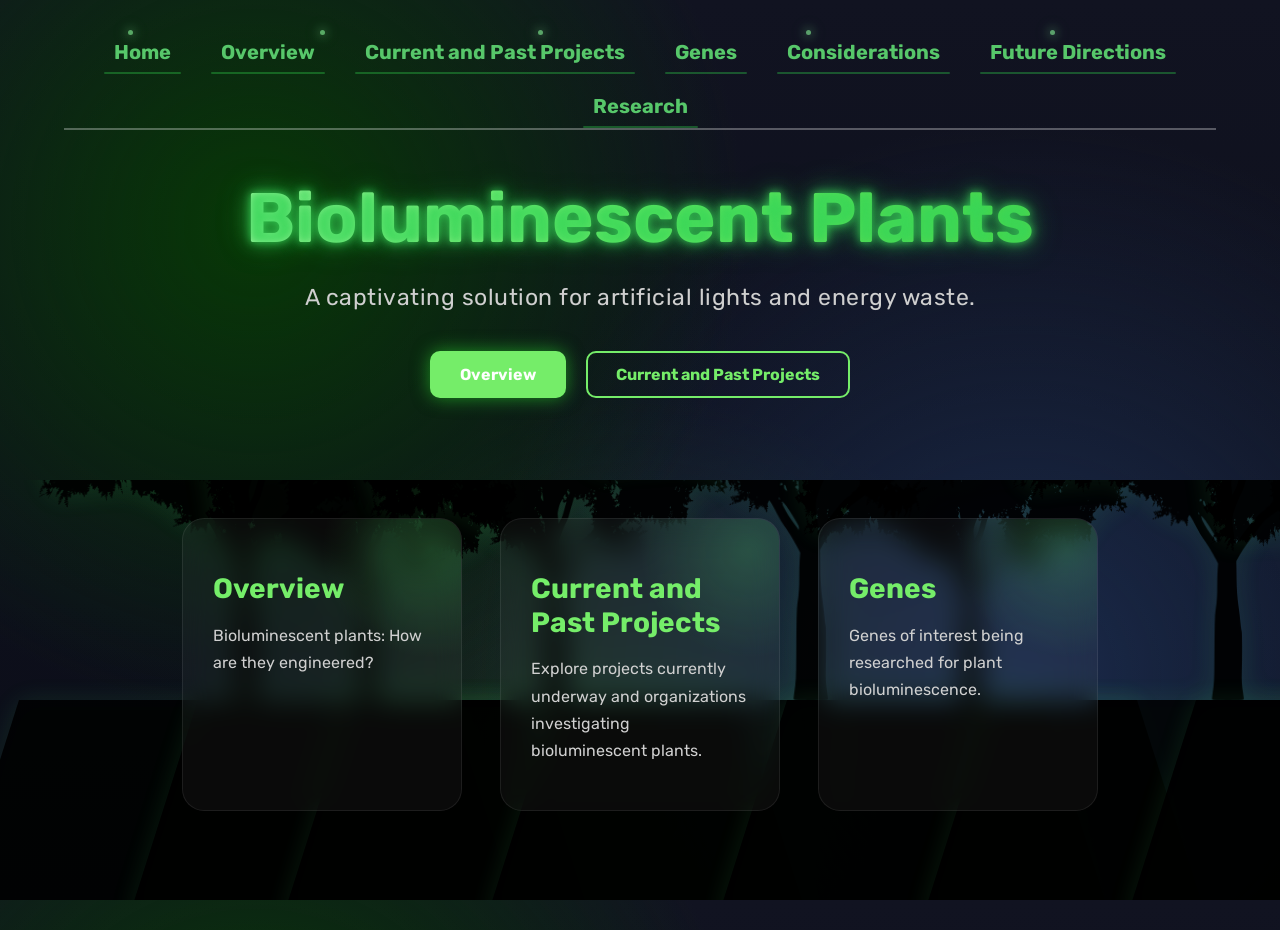
==== index.html @ cf370213 "Update index.html" ====
<!DOCTYPE html>
<html>

<head>
  <title>Bioluminescent Plants</title>

  <link rel="stylesheet" href="style.css">

  <style>

    body {
      margin: 0;
      overflow-x: hidden;
      font-family: 'Rubik', Arial, sans-serif;
      text-align: center;
      color: white;

      background:
        radial-gradient(circle at 20% 25%, #073806 0%, transparent 40%),
        radial-gradient(circle at 80% 75%, #1a2a4a 0%, transparent 45%),
        radial-gradient(circle at 50% 90%, #1c3b21 0%, transparent 40%),
        linear-gradient(180deg, #111321 0%, #0b0d18 100%);

      min-height: 100vh;
      padding-top: 30px;

      position: relative;
    }

    /* NAVBAR */

    nav {
      margin-bottom: 45px;
      position: relative;
      z-index: 100;
    }

    nav ul {
      list-style: none;
      padding: 0;

      display: flex;
      justify-content: center;
      gap: 30px;

      flex-wrap: wrap;

      border-bottom: 2px solid rgba(255,255,255,0.3);
      padding-bottom: 10px;
    }

    nav li {
      position: relative;
      padding: 0 10px;
    }

    nav li::after {
      content: '';

      position: absolute;

      bottom: -10px;
      left: 0;

      width: 100%;
      height: 2px;

      background: rgba(49, 204, 76, 0.6);

      border-radius: 1px;
      opacity: 0.6;
    }

    nav a {
      color: #57c76a;
      font-size: 20px;
      text-decoration: none;
      font-weight: bold;

      transition: color 0.3s;
    }

    nav a:hover {
      color: #39b54f;
    }

    /* DARK FOREST */

    .forest {
      position: fixed;

      left: 0;
      bottom: 0;

      width: 100%;
      height: 420px;

      z-index: 0;

      overflow: hidden;
      pointer-events: none;
    }

    .tree {
      position: absolute;

      bottom: -20px;

      width: auto;
      height: 420px;

      object-fit: contain;

      opacity: 0;

      transform-origin: bottom center;

      animation:
        riseUp 2.2s ease-out forwards,
        sway 6s ease-in-out infinite alternate;

      filter:
        brightness(0.08)
        contrast(1.2)
        drop-shadow(0 0 14px rgba(80,255,120,0.12));
    }

    /* TREE POSITIONS */

    .t1 {
      left: -4%;
      height: 480px;
      animation-delay: 0s;
    }

    .t2 {
      left: 10%;
      height: 360px;
      animation-delay: 0.3s;
    }

    .t3 {
      left: 22%;
      height: 430px;
      animation-delay: 0.6s;
    }

    .t4 {
      left: 38%;
      height: 540px;
      animation-delay: 0.9s;
    }

    .t5 {
      left: 56%;
      height: 390px;
      animation-delay: 1.2s;
    }

    .t6 {
      left: 72%;
      height: 500px;
      animation-delay: 1.5s;
    }

    .t7 {
      left: 88%;
      height: 370px;
      animation-delay: 1.8s;
    }

    /* HERO */

    .hero {
      margin-top: 40px;
      margin-bottom: 70px;

      position: relative;
      z-index: 5;
    }

    h1 {
      font-size: 82px;
      margin-bottom: 12px;

      background: linear-gradient(to right, #daffd6, #75ed69, #40c433);

      -webkit-background-clip: text;
      -webkit-text-fill-color: transparent;

      text-shadow:
        0 0 8px rgba(55, 214, 88, 0.8),
        0 0 18px rgba(55, 214, 88, 0.6),
        0 0 32px rgba(55, 214, 88, 0.4);

      animation: titleGlow 1.2s ease forwards;
    }

    .subtitle {
      font-size: 23px;
      color: #cfcfcf;

      margin-bottom: 40px;

      letter-spacing: 0.5px;
    }

    /* BUTTONS */

    .buttons {
      display: flex;
      justify-content: center;
      gap: 20px;
      flex-wrap: wrap;
    }

    .main-btn {
      background: #75ed69;
      color: white;

      padding: 14px 30px;

      border-radius: 10px;

      text-decoration: none;
      font-weight: bold;

      box-shadow:
        0 0 18px rgba(46,230,50,0.55);

      transition: all 0.3s;
    }

    .main-btn:hover {
      transform: translateY(-3px);

      box-shadow:
        0 0 30px rgba(46,230,50,0.95);
    }

    .secondary-btn {
      border: 2px solid #75ed69;
      color: #75ed69;

      padding: 12px 28px;

      border-radius: 10px;

      text-decoration: none;
      font-weight: bold;

      transition: all 0.3s;
    }

    .secondary-btn:hover {
      background: #75ed69;
      color: white;

      box-shadow:
        0 0 20px rgba(46,230,50,0.45);
    }

    /* FEATURE SECTION */

    .features {
      display: flex;
      justify-content: center;
      gap: 38px;

      flex-wrap: wrap;

      width: 92%;
      max-width: 1300px;

      margin:
        0 auto
        120px auto;

      position: relative;
      z-index: 5;
    }

    /* CARDS */

    .card {
      position: relative;

      width: 280px;
      min-height: 250px;

      background: rgba(255,255,255,0.04);

      border-radius: 22px;

      border: 1px solid rgba(255,255,255,0.08);

      backdrop-filter: blur(14px);

      overflow: hidden;

      transition: all 0.35s;

      text-align: left;

      padding: 30px;
      box-sizing: border-box;
    }

    .card:hover {
      transform: translateY(-10px) scale(1.02);

      box-shadow:
        0 0 30px rgba(70,255,120,0.25);
    }

    .card-glow {
      position: absolute;

      width: 220px;
      height: 220px;

      border-radius: 50%;

      top: -80px;
      right: -80px;

      background:
        radial-gradient(circle,
        rgba(90,255,120,0.18) 0%,
        transparent 70%);

      pointer-events: none;
    }

    .card h2 {
      color: #75ed69;

      font-size: 28px;

      margin-bottom: 16px;

      line-height: 1.2;

      position: relative;
      z-index: 2;
    }

    .card p {
      color: #d0d0d0;

      font-size: 16px;

      line-height: 1.7;

      position: relative;
      z-index: 2;
    }

    /* FIREFLIES */

    .firefly {
      position: fixed;

      width: 5px;
      height: 5px;

      background: #8dff9d;

      border-radius: 50%;

      box-shadow:
        0 0 10px #8dff9d,
        0 0 18px #8dff9d;

      opacity: 0.6;

      animation:
        floatFly linear infinite;

      z-index: 2;
    }

    .firefly:nth-child(1) {
      left: 10%;
      animation-duration: 12s;
      animation-delay: 0s;
    }

    .firefly:nth-child(2) {
      left: 25%;
      animation-duration: 15s;
      animation-delay: 3s;
    }

    .firefly:nth-child(3) {
      left: 42%;
      animation-duration: 13s;
      animation-delay: 2s;
    }

    .firefly:nth-child(4) {
      left: 63%;
      animation-duration: 18s;
      animation-delay: 5s;
    }

    .firefly:nth-child(5) {
      left: 82%;
      animation-duration: 16s;
      animation-delay: 1s;
    }

    /* ANIMATIONS */

    @keyframes floatFly {

      0% {
        transform: translateY(100vh) translateX(0px);
        opacity: 0;
      }

      10% {
        opacity: 0.7;
      }

      50% {
        transform: translateY(45vh) translateX(30px);
      }

      100% {
        transform: translateY(-20vh) translateX(-20px);
        opacity: 0;
      }

    }

    @keyframes riseUp {

      0% {
        transform:
          translateY(220px)
          scale(0.92);

        opacity: 0;
      }

      100% {
        transform:
          translateY(0px)
          scale(1);

        opacity: 0.92;
      }

    }

    @keyframes sway {

      0% {
        transform: rotate(0deg);
      }

      50% {
        transform: rotate(1.2deg);
      }

      100% {
        transform: rotate(-1.2deg);
      }

    }

    @keyframes titleGlow {

      0% {
        opacity: 0;
        transform: translateY(12px);
      }

      100% {
        opacity: 1;
        transform: translateY(0px);
      }

    }

    /* MOBILE */

    @media screen and (max-width:768px) {

      h1 {
        font-size: 54px;
      }

      .subtitle {
        font-size: 19px;
      }

      nav ul {
        flex-direction: column;
        gap: 15px;
      }

      .features {
        flex-direction: column;
        align-items: center;
      }

      .card {
        width: 92%;
      }

      .forest {
        height: 240px;
      }

      .tree {
        height: 220px !important;
      }

    }

  </style>

</head>

<body>

  <!-- FIREFLIES -->

  <div class="firefly"></div>
  <div class="firefly"></div>
  <div class="firefly"></div>
  <div class="firefly"></div>
  <div class="firefly"></div>

  <!-- FOREST -->

  <div class="forest">

    <img src="tree silhouette 3.png" class="tree t1">
    <img src="tree silhouette 3.png" class="tree t2">
    <img src="tree silhouette 3.png" class="tree t3">
    <img src="tree silhouette 3.png" class="tree t4">
    <img src="tree silhouette 3.png" class="tree t5">
    <img src="tree silhouette 3.png" class="tree t6">
    <img src="tree silhouette 3.png" class="tree t7">

  </div>

  <!-- NAVBAR -->

  <nav>

    <ul>
      <li><a href="index.html">Home</a></li>
      <li><a href="overview.html">Overview</a></li>
      <li><a href="projects.html">Current and Past Projects</a></li>
      <li><a href="genes.html">Genes</a></li>
      <li><a href="considerations.html">Considerations</a></li>
      <li><a href="futuredirections.html">Future Directions</a></li>
      <li><a href="research.html">Research</a></li>
    </ul>

  </nav>

  <!-- HERO -->

  <div class="hero">

    <h1>Bioluminescent Plants</h1>

    <p class="subtitle">
      A captivating solution for artificial lights and energy waste.
    </p>

    <div class="buttons">

      <a href="overview.html" class="main-btn">
        Overview
      </a>

      <a href="projects.html" class="secondary-btn">
        Current and Past Projects
      </a>

    </div>

  </div>

  <!-- FEATURE CARDS -->

  <div class="features">

    <div class="card">

      <div class="card-glow"></div>

      <h2>Overview</h2>

      <p>
        Bioluminescent plants: How are they engineered?
      </p>

    </div>

    <div class="card">

      <div class="card-glow"></div>

      <h2>Current and Past Projects</h2>

      <p>
        Explore projects currently underway and organizations investigating bioluminescent plants.
      </p>

    </div>

    <div class="card">

      <div class="card-glow"></div>

      <h2>Genes</h2>

      <p>
        Genes of interest being researched for plant bioluminescence.
      </p>

    </div>

  </div>

</body>

</html>
---- style.css ----
/* Import Rubik font */
@import url('https://fonts.googleapis.com/css2?family=Rubik:wght@300;400;500;700;900&display=swap');

/* Global Styles */
html, body {
  height: 100%;
  margin: 0;
}

body {
  min-height: 100vh;
  background: linear-gradient(135deg, #e3ffdf 0%, #90f584 50%, #07b81b 100%);
  background-attachment: fixed;
  color: white;
  font-family: 'Rubik', Arial, sans-serif;
  text-align: center;
}

/* ================= NAVIGATION ================= */

nav {
  margin-bottom: 45px;
  padding-top: 10px;
}

nav ul {
  list-style: none;
  padding: 0;

  display: flex;
  justify-content: center;
  gap: 30px;

  flex-wrap: wrap;

  border-bottom: 2px solid rgba(255,255,255,0.18);

  padding-bottom: 14px;

  width: 90%;
  margin: auto;
}

nav li {
  position: relative;
  padding: 0 8px;
}

nav li::after {
  content: '';

  position: absolute;

  bottom: -14px;
  left: 0;

  width: 100%;
  height: 2px;

  background: rgba(113,255,110,0.55);

  border-radius: 2px;

  opacity: 0.5;
}

nav a {
  position: relative;

  color: #57c76a;

  font-size: 20px;

  text-decoration: none;

  font-weight: bold;

  transition: all 0.3s ease;
}

nav a:hover {
  color: #71ff6e;

  text-shadow:
    0 0 8px rgba(113,255,110,0.7),
    0 0 18px rgba(113,255,110,0.35);
}

/* glowing underline animation */

nav a::after {
  content: "";

  position: absolute;

  left: 50%;
  bottom: -6px;

  width: 0%;
  height: 2px;

  background: #71ff6e;

  box-shadow: 0 0 8px #71ff6e;

  transition: all 0.3s ease;

  transform: translateX(-50%);
}

nav a:hover::after {
  width: 75%;
}

/* glowing hover underline */
nav a::after {
  content: "";
  position: absolute;
  left: 50%;
  bottom: -6px;
  width: 0%;
  height: 2px;
  background: #71ff6e;
  box-shadow: 0 0 6px #71ff6e;
  transition: all 0.3s ease;
  transform: translateX(-50%);
}

nav a:hover::after {
  width: 70%;
}

/* Hero Section */
.hero {
  margin-top: 120px;
}

.hero h1 {
  font-size: 70px;
  animation: titleGlow 1.2s ease forwards;
}

.subtitle {
  font-size: 22px;
  color: #bbb;
  margin-bottom: 40px;
}

/* Buttons */
.buttons {
  display: flex;
  justify-content: center;
  gap: 20px;
  margin-bottom: 120px;
}

.main-btn {
  background: #71ff6e;
  color: white;
  padding: 14px 28px;
  border-radius: 8px;
  text-decoration: none;
  font-weight: bold;
  transition: 0.3s;
  box-shadow: 0 0 15px rgba(255,143,179,0.6);
}

.main-btn:hover {
  background: #71ff6e;
  box-shadow: 0 0 25px rgba(255,143,179,1);
}

.secondary-btn {
  border: 2px solid #71ff6e;
  color: #71ff6e;
  padding: 12px 26px;
  border-radius: 8px;
  text-decoration: none;
  font-weight: bold;
  transition: 0.3s;
}

.secondary-btn:hover {
  background: #71ff6e;
  color: white;
}

/* Feature cards */
.features {
  display: flex;
  justify-content: center;
  gap: 40px;
  margin-bottom: 120px;
  flex-wrap: wrap;
}

.card {
  background: rgba(255,255,255,0.03);
  padding: 30px;
  width: 260px;
  border-radius: 12px;
  backdrop-filter: blur(10px);
  transition: 0.3s;
  border: 1px solid rgba(255,255,255,0.08);
}

.card:hover {
  transform: translateY(-8px);
  box-shadow: 0 0 20px rgba(255,143,179,0.3);
}

.card h2 {
  color: #71ff6e;
}

/* DARK FOREST */

.forest {
  position: fixed;
  bottom: 0;
  left: 0;

  width: 100%;
  height: 320px;

  z-index: 0;

  pointer-events: none;
  overflow: hidden;
}

.tree {
  position: absolute;
  bottom: -40px;

  width: 0;
  height: 0;

  border-left: 70px solid transparent;
  border-right: 70px solid transparent;
  border-bottom: 220px solid rgba(0,0,0,0.92);

  opacity: 0;

  animation:
    riseUp 2s forwards,
    sway 5s ease-in-out infinite;

  filter:
    drop-shadow(0 0 14px rgba(70,255,120,0.08));
}

/* tree trunks */

.tree::after {
  content: "";

  position: absolute;

  left: -12px;
  top: 220px;

  width: 24px;
  height: 90px;

  background: rgba(0,0,0,0.92);
}

/* positions */

.t1 {
  left: -2%;
  animation-delay: 0s;
}

.t2 {
  left: 10%;
  animation-delay: 0.2s;
}

.t3 {
  left: 24%;
  animation-delay: 0.4s;
}

.t4 {
  left: 40%;
  animation-delay: 0.6s;
}

.t5 {
  left: 57%;
  animation-delay: 0.8s;
}

.t6 {
  left: 73%;
  animation-delay: 1s;
}

.t7 {
  left: 88%;
  animation-delay: 1.2s;
}

/* animations */

@keyframes riseUp {

  0% {
    transform: translateY(240px) scale(0.85);
    opacity: 0;
  }

  100% {
    transform: translateY(0px) scale(1);
    opacity: 0.9;
  }

}

@keyframes sway {

  0% {
    transform: rotate(0deg);
  }

  50% {
    transform: rotate(1deg);
  }

  100% {
    transform: rotate(0deg);
  }

}

/* title glow animation */
@keyframes titleGlow {
  0% {
    opacity: 0;
    text-shadow: none;
    transform: translateY(10px);
  }

  100% {
    opacity: 1;
    text-shadow:
      0 0 10px rgba(113,255,110,0.6),
      0 0 20px rgba(113,255,110,0.4);
    transform: translateY(0);
  }
}
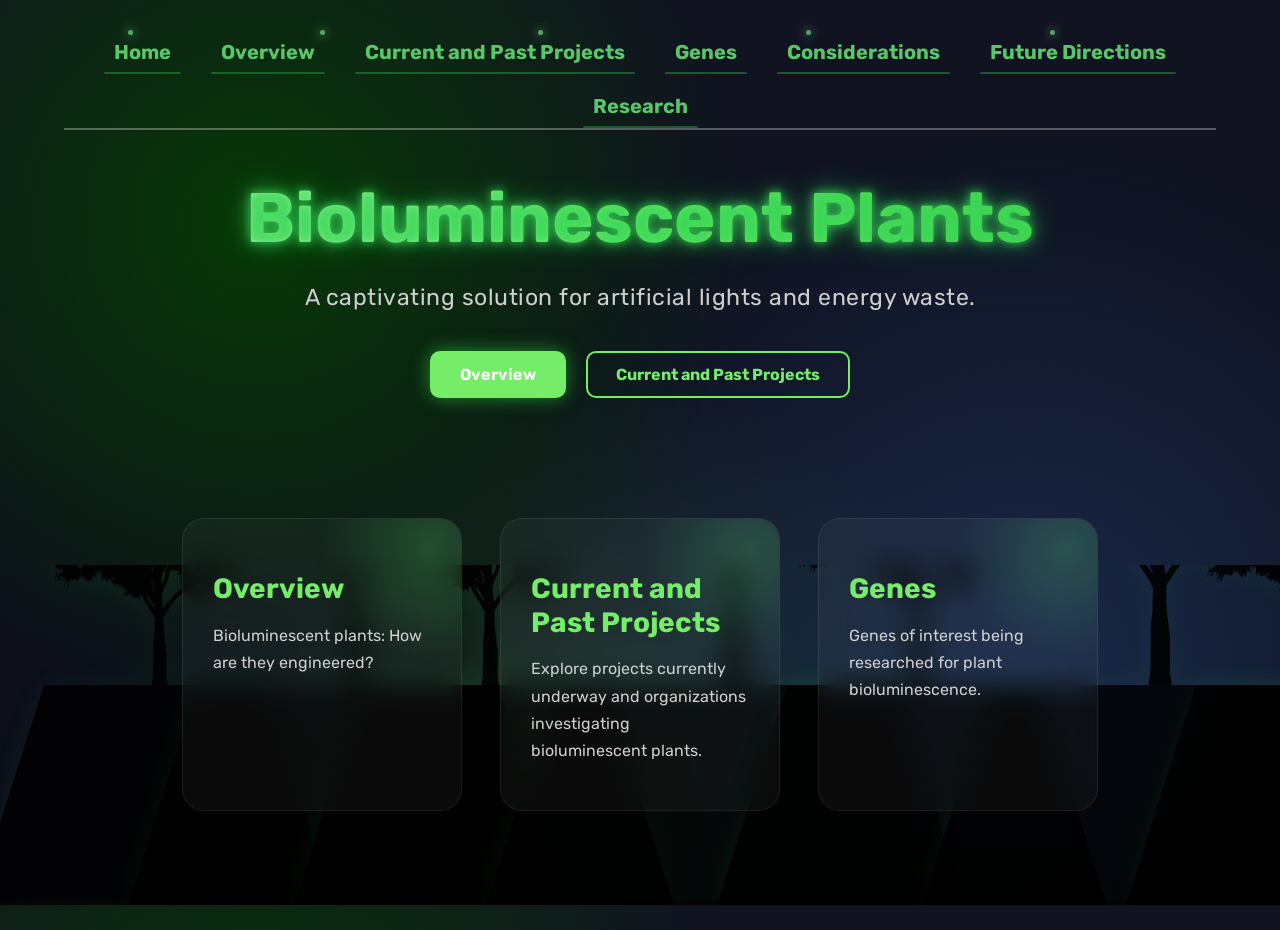
==== commit 112afb20: "Update index.html" ====
--- a/index.html
+++ b/index.html
@@ -11,6 +11,7 @@
     body {
       margin: 0;
       overflow-x: hidden;
+
       font-family: 'Rubik', Arial, sans-serif;
       text-align: center;
       color: white;
@@ -89,84 +90,112 @@
     .forest {
       position: fixed;
 
+      bottom: -5px;
       left: 0;
-      bottom: 0;
 
       width: 100%;
-      height: 420px;
-
-      z-index: 0;
-
+      height: 340px;
+
+      z-index: 1;
+
+      pointer-events: none;
       overflow: hidden;
-      pointer-events: none;
     }
 
     .tree {
       position: absolute;
 
-      bottom: -20px;
-
-      width: auto;
-      height: 420px;
+      bottom: 0;
+
+      opacity: 0;
 
       object-fit: contain;
 
-      opacity: 0;
-
-      transform-origin: bottom center;
+      height: auto;
+
+      filter:
+        brightness(0)
+        drop-shadow(0 0 16px rgba(70,255,120,0.08));
 
       animation:
-        riseUp 2.2s ease-out forwards,
-        sway 6s ease-in-out infinite alternate;
-
-      filter:
-        brightness(0.08)
-        contrast(1.2)
-        drop-shadow(0 0 14px rgba(80,255,120,0.12));
+        riseUp 2s forwards,
+        sway 5s ease-in-out infinite;
     }
 
     /* TREE POSITIONS */
 
     .t1 {
-      left: -4%;
-      height: 480px;
+      left: -2%;
+      width: 220px;
       animation-delay: 0s;
     }
 
     .t2 {
       left: 10%;
-      height: 360px;
-      animation-delay: 0.3s;
+      width: 300px;
+      animation-delay: 0.2s;
     }
 
     .t3 {
-      left: 22%;
-      height: 430px;
-      animation-delay: 0.6s;
+      left: 23%;
+      width: 240px;
+      animation-delay: 0.4s;
     }
 
     .t4 {
       left: 38%;
-      height: 540px;
-      animation-delay: 0.9s;
+      width: 340px;
+      animation-delay: 0.6s;
     }
 
     .t5 {
       left: 56%;
-      height: 390px;
-      animation-delay: 1.2s;
+      width: 250px;
+      animation-delay: 0.8s;
     }
 
     .t6 {
       left: 72%;
-      height: 500px;
-      animation-delay: 1.5s;
+      width: 320px;
+      animation-delay: 1s;
     }
 
     .t7 {
       left: 88%;
-      height: 370px;
-      animation-delay: 1.8s;
+      width: 230px;
+      animation-delay: 1.2s;
+    }
+
+    /* TREE ANIMATIONS */
+
+    @keyframes riseUp {
+
+      0% {
+        transform: translateY(120px) scale(0.92);
+        opacity: 0;
+      }
+
+      100% {
+        transform: translateY(0px) scale(1);
+        opacity: 0.88;
+      }
+
+    }
+
+    @keyframes sway {
+
+      0% {
+        transform: rotate(0deg);
+      }
+
+      50% {
+        transform: rotate(1deg);
+      }
+
+      100% {
+        transform: rotate(0deg);
+      }
+
     }
 
     /* HERO */
@@ -376,8 +405,6 @@
 
       animation:
         floatFly linear infinite;
-
-      z-index: 2;
     }
 
     .firefly:nth-child(1) {
@@ -410,8 +437,6 @@
       animation-delay: 1s;
     }
 
-    /* ANIMATIONS */
-
     @keyframes floatFly {
 
       0% {
@@ -434,41 +459,7 @@
 
     }
 
-    @keyframes riseUp {
-
-      0% {
-        transform:
-          translateY(220px)
-          scale(0.92);
-
-        opacity: 0;
-      }
-
-      100% {
-        transform:
-          translateY(0px)
-          scale(1);
-
-        opacity: 0.92;
-      }
-
-    }
-
-    @keyframes sway {
-
-      0% {
-        transform: rotate(0deg);
-      }
-
-      50% {
-        transform: rotate(1.2deg);
-      }
-
-      100% {
-        transform: rotate(-1.2deg);
-      }
-
-    }
+    /* TITLE ANIMATION */
 
     @keyframes titleGlow {
 
@@ -511,11 +502,11 @@
       }
 
       .forest {
-        height: 240px;
+        height: 220px;
       }
 
       .tree {
-        height: 220px !important;
+        width: 180px !important;
       }
 
     }
@@ -533,20 +524,6 @@
   <div class="firefly"></div>
   <div class="firefly"></div>
   <div class="firefly"></div>
-
-  <!-- FOREST -->
-
-  <div class="forest">
-
-    <img src="tree silhouette 3.png" class="tree t1">
-    <img src="tree silhouette 3.png" class="tree t2">
-    <img src="tree silhouette 3.png" class="tree t3">
-    <img src="tree silhouette 3.png" class="tree t4">
-    <img src="tree silhouette 3.png" class="tree t5">
-    <img src="tree silhouette 3.png" class="tree t6">
-    <img src="tree silhouette 3.png" class="tree t7">
-
-  </div>
 
   <!-- NAVBAR -->
 
@@ -630,6 +607,20 @@
 
   </div>
 
+  <!-- FOREST -->
+
+  <div class="forest">
+
+    <img class="tree t1" src="tree silhouette 3.png">
+    <img class="tree t2" src="tree silhouette 3.png">
+    <img class="tree t3" src="tree silhouette 3.png">
+    <img class="tree t4" src="tree silhouette 3.png">
+    <img class="tree t5" src="tree silhouette 3.png">
+    <img class="tree t6" src="tree silhouette 3.png">
+    <img class="tree t7" src="tree silhouette 3.png">
+
+  </div>
+
 </body>
 
 </html>
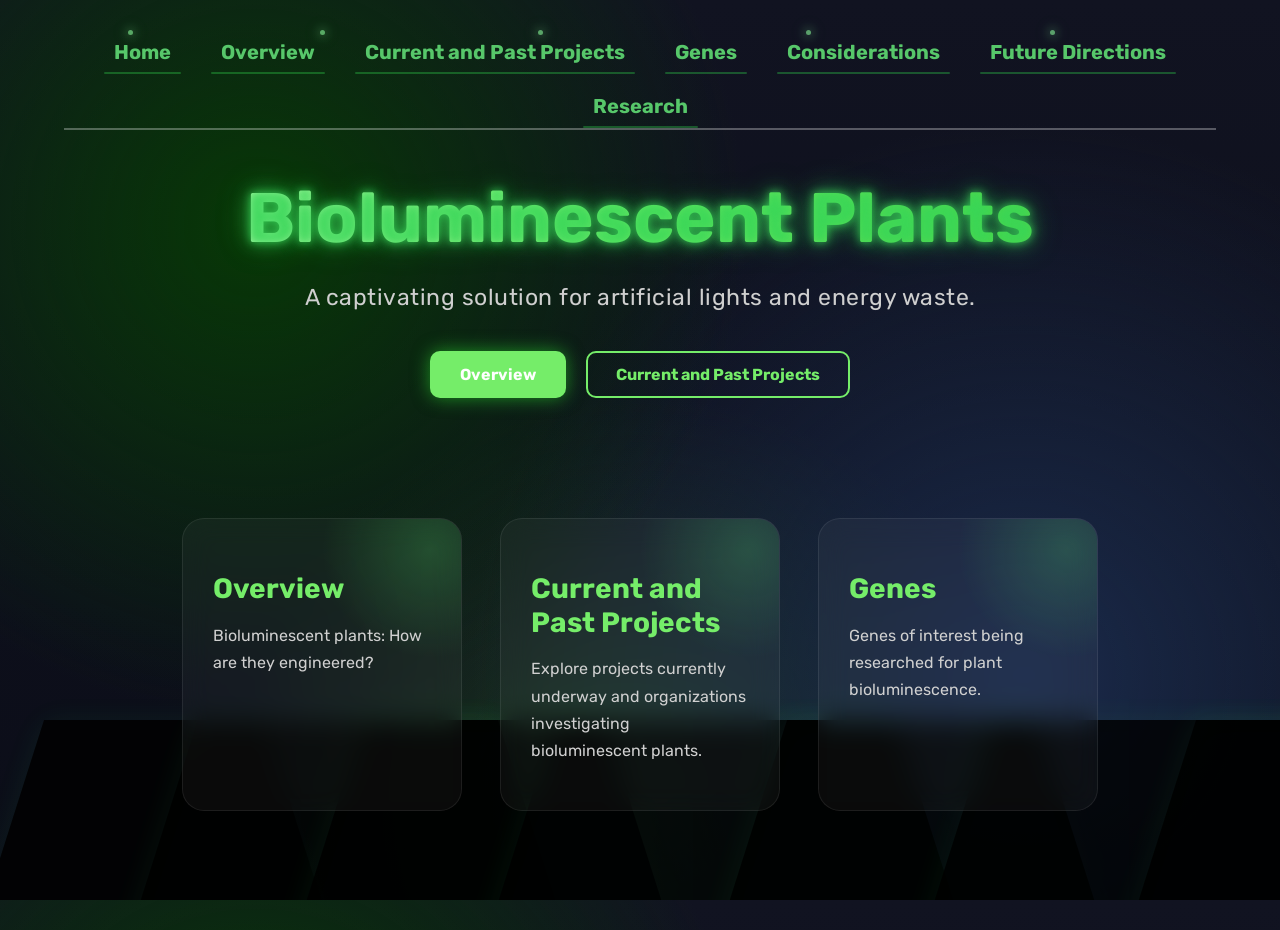
==== commit 8764f4c1: "Refactor CSS for forest and tree animations" ====
--- a/index.html
+++ b/index.html
@@ -87,126 +87,135 @@
 
     /* DARK FOREST */
 
-    .forest {
-      position: fixed;
-
-      bottom: -5px;
-      left: 0;
-
-      width: 100%;
-      height: 340px;
-
-      z-index: 1;
-
-      pointer-events: none;
-      overflow: hidden;
-    }
-
-    .tree {
-      position: absolute;
-
-      bottom: 0;
-
-      opacity: 0;
-
-      object-fit: contain;
-
-      height: auto;
-
-      filter:
-        brightness(0)
-        drop-shadow(0 0 16px rgba(70,255,120,0.08));
-
-      animation:
-        riseUp 2s forwards,
-        sway 5s ease-in-out infinite;
-    }
-
-    /* TREE POSITIONS */
-
-    .t1 {
-      left: -2%;
-      width: 220px;
-      animation-delay: 0s;
-    }
-
-    .t2 {
-      left: 10%;
-      width: 300px;
-      animation-delay: 0.2s;
-    }
-
-    .t3 {
-      left: 23%;
-      width: 240px;
-      animation-delay: 0.4s;
-    }
-
-    .t4 {
-      left: 38%;
-      width: 340px;
-      animation-delay: 0.6s;
-    }
-
-    .t5 {
-      left: 56%;
-      width: 250px;
-      animation-delay: 0.8s;
-    }
-
-    .t6 {
-      left: 72%;
-      width: 320px;
-      animation-delay: 1s;
-    }
-
-    .t7 {
-      left: 88%;
-      width: 230px;
-      animation-delay: 1.2s;
-    }
-
-    /* TREE ANIMATIONS */
-
-    @keyframes riseUp {
-
-      0% {
-        transform: translateY(120px) scale(0.92);
-        opacity: 0;
-      }
-
-      100% {
-        transform: translateY(0px) scale(1);
-        opacity: 0.88;
-      }
-
-    }
-
-    @keyframes sway {
-
-      0% {
-        transform: rotate(0deg);
-      }
-
-      50% {
-        transform: rotate(1deg);
-      }
-
-      100% {
-        transform: rotate(0deg);
-      }
-
-    }
+.forest {
+  position: fixed;
+
+  bottom: 0;
+  left: 0;
+
+  width: 100%;
+  height: 100vh;
+
+  z-index: 2;
+
+  pointer-events: none;
+  overflow: hidden;
+}
+
+.tree {
+  position: absolute;
+
+  bottom: -40px;
+
+  opacity: 0;
+
+  object-fit: contain;
+
+  display: block;
+
+  transform-origin: bottom center;
+
+  filter:
+    brightness(0)
+    drop-shadow(0 0 16px rgba(70,255,120,0.08));
+
+  animation:
+    riseUp 1.8s forwards,
+    sway 5s ease-in-out infinite;
+}
+
+/* TREE POSITIONS */
+
+.t1 {
+  left: -2%;
+  width: 220px;
+  animation-delay: 0s;
+}
+
+.t2 {
+  left: 10%;
+  width: 300px;
+  animation-delay: 0.2s;
+}
+
+.t3 {
+  left: 23%;
+  width: 240px;
+  animation-delay: 0.4s;
+}
+
+.t4 {
+  left: 38%;
+  width: 340px;
+  animation-delay: 0.6s;
+}
+
+.t5 {
+  left: 56%;
+  width: 250px;
+  animation-delay: 0.8s;
+}
+
+.t6 {
+  left: 72%;
+  width: 320px;
+  animation-delay: 1s;
+}
+
+.t7 {
+  left: 88%;
+  width: 230px;
+  animation-delay: 1.2s;
+}
+
+/* TREE ANIMATIONS */
+
+@keyframes riseUp {
+
+  0% {
+    opacity: 0;
+
+    transform:
+      translateY(60px)
+      scale(0.96);
+  }
+
+  100% {
+    opacity: 0.88;
+
+    transform:
+      translateY(0px)
+      scale(1);
+  }
+
+}
+
+@keyframes sway {
+
+  0% {
+    transform: rotate(0deg);
+  }
+
+  50% {
+    transform: rotate(1deg);
+  }
+
+  100% {
+    transform: rotate(0deg);
+  }
+
+}
+
 
     /* HERO */
 
-    .hero {
-      margin-top: 40px;
-      margin-bottom: 70px;
-
-      position: relative;
-      z-index: 5;
-    }
+.hero {
+  margin-top: 40px;
+  margin-bottom: 70px;
+
+  position: relative;
+  z-index: 10;
+}
 
     h1 {
       font-size: 82px;
@@ -289,25 +298,26 @@
         0 0 20px rgba(46,230,50,0.45);
     }
 
+
     /* FEATURE SECTION */
 
-    .features {
-      display: flex;
-      justify-content: center;
-      gap: 38px;
-
-      flex-wrap: wrap;
-
-      width: 92%;
-      max-width: 1300px;
-
-      margin:
-        0 auto
-        120px auto;
-
-      position: relative;
-      z-index: 5;
-    }
+.features {
+  display: flex;
+  justify-content: center;
+  gap: 38px;
+
+  flex-wrap: wrap;
+
+  width: 92%;
+  max-width: 1300px;
+
+  margin:
+    0 auto
+    120px auto;
+
+  position: relative;
+  z-index: 10;
+}
 
     /* CARDS */
 
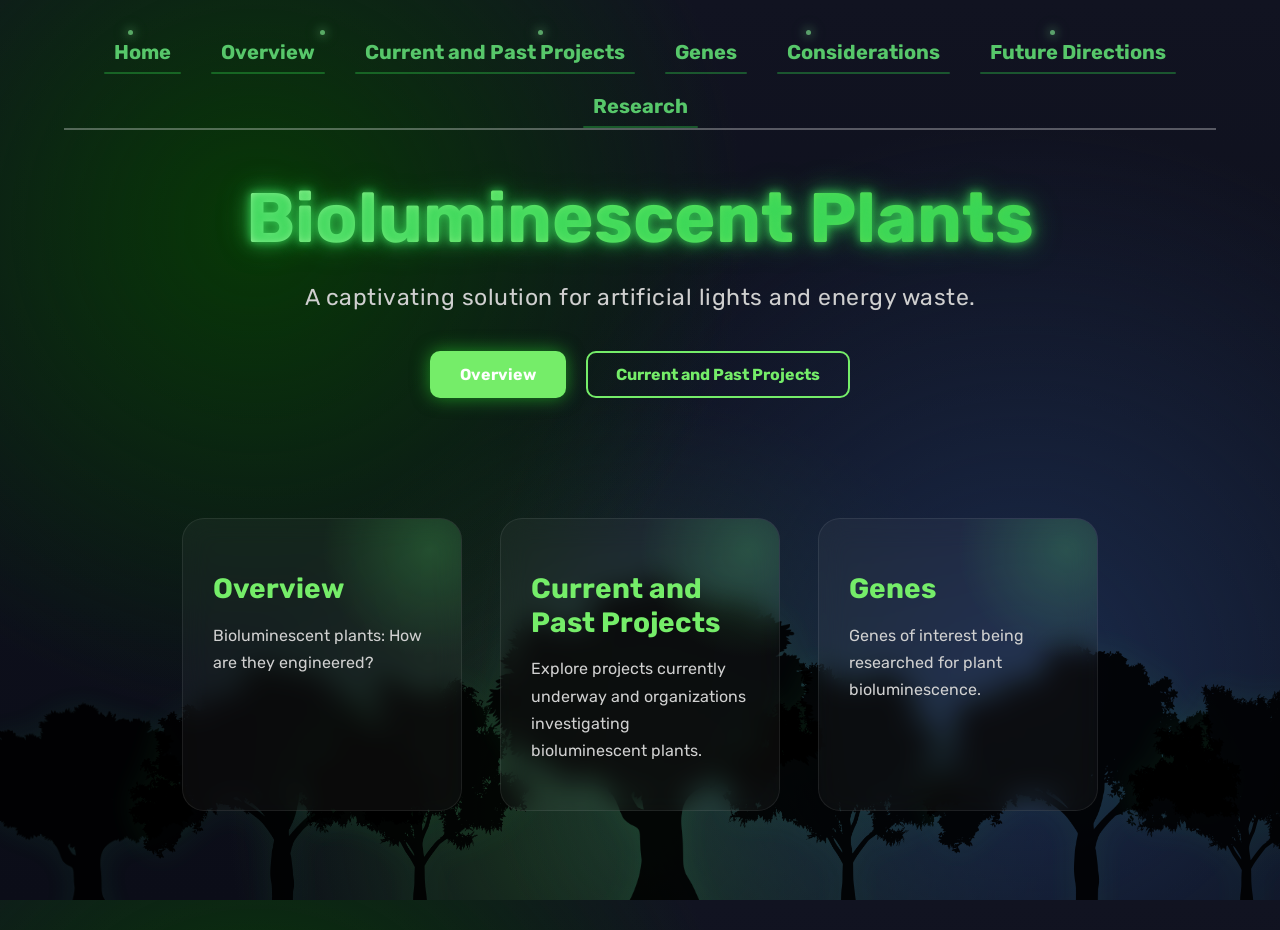
==== commit 27cc28c1: "Update tree images in forest section" ====
--- a/index.html
+++ b/index.html
@@ -621,12 +621,12 @@
 
   <div class="forest">
 
-    <img class="tree t1" src="tree silhouette 3.png">
-    <img class="tree t2" src="tree silhouette 3.png">
+    <img class="tree t1" src="tree silhouette.png">
+    <img class="tree t2" src="tree silhouette 2.png">
     <img class="tree t3" src="tree silhouette 3.png">
-    <img class="tree t4" src="tree silhouette 3.png">
+    <img class="tree t4" src="tree silhouette.png">
     <img class="tree t5" src="tree silhouette 3.png">
-    <img class="tree t6" src="tree silhouette 3.png">
+    <img class="tree t6" src="tree silhouette 2.png">
     <img class="tree t7" src="tree silhouette 3.png">
 
   </div>
--- a/style.css
+++ b/style.css
@@ -214,127 +214,6 @@
   color: #71ff6e;
 }
 
-/* DARK FOREST */
-
-.forest {
-  position: fixed;
-  bottom: 0;
-  left: 0;
-
-  width: 100%;
-  height: 320px;
-
-  z-index: 0;
-
-  pointer-events: none;
-  overflow: hidden;
-}
-
-.tree {
-  position: absolute;
-  bottom: -40px;
-
-  width: 0;
-  height: 0;
-
-  border-left: 70px solid transparent;
-  border-right: 70px solid transparent;
-  border-bottom: 220px solid rgba(0,0,0,0.92);
-
-  opacity: 0;
-
-  animation:
-    riseUp 2s forwards,
-    sway 5s ease-in-out infinite;
-
-  filter:
-    drop-shadow(0 0 14px rgba(70,255,120,0.08));
-}
-
-/* tree trunks */
-
-.tree::after {
-  content: "";
-
-  position: absolute;
-
-  left: -12px;
-  top: 220px;
-
-  width: 24px;
-  height: 90px;
-
-  background: rgba(0,0,0,0.92);
-}
-
-/* positions */
-
-.t1 {
-  left: -2%;
-  animation-delay: 0s;
-}
-
-.t2 {
-  left: 10%;
-  animation-delay: 0.2s;
-}
-
-.t3 {
-  left: 24%;
-  animation-delay: 0.4s;
-}
-
-.t4 {
-  left: 40%;
-  animation-delay: 0.6s;
-}
-
-.t5 {
-  left: 57%;
-  animation-delay: 0.8s;
-}
-
-.t6 {
-  left: 73%;
-  animation-delay: 1s;
-}
-
-.t7 {
-  left: 88%;
-  animation-delay: 1.2s;
-}
-
-/* animations */
-
-@keyframes riseUp {
-
-  0% {
-    transform: translateY(240px) scale(0.85);
-    opacity: 0;
-  }
-
-  100% {
-    transform: translateY(0px) scale(1);
-    opacity: 0.9;
-  }
-
-}
-
-@keyframes sway {
-
-  0% {
-    transform: rotate(0deg);
-  }
-
-  50% {
-    transform: rotate(1deg);
-  }
-
-  100% {
-    transform: rotate(0deg);
-  }
-
-}
 
 /* title glow animation */
 @keyframes titleGlow {
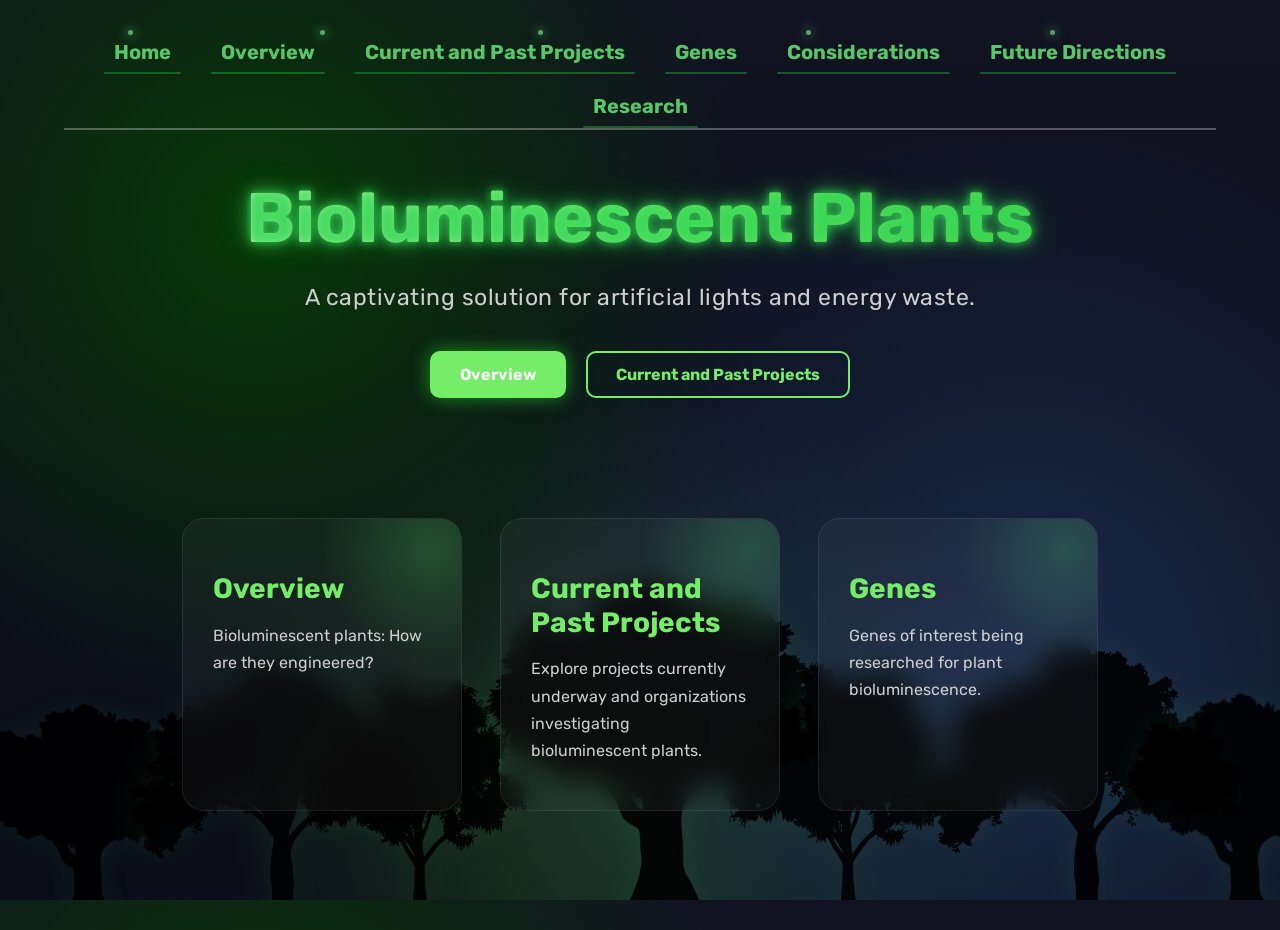
==== commit 75314025: "Update index.html" ====
--- a/index.html
+++ b/index.html
@@ -627,7 +627,7 @@
     <img class="tree t4" src="tree silhouette.png">
     <img class="tree t5" src="tree silhouette 3.png">
     <img class="tree t6" src="tree silhouette 2.png">
-    <img class="tree t7" src="tree silhouette 3.png">
+    <img class="tree t7" src="tree silhouette.png">
 
   </div>
 
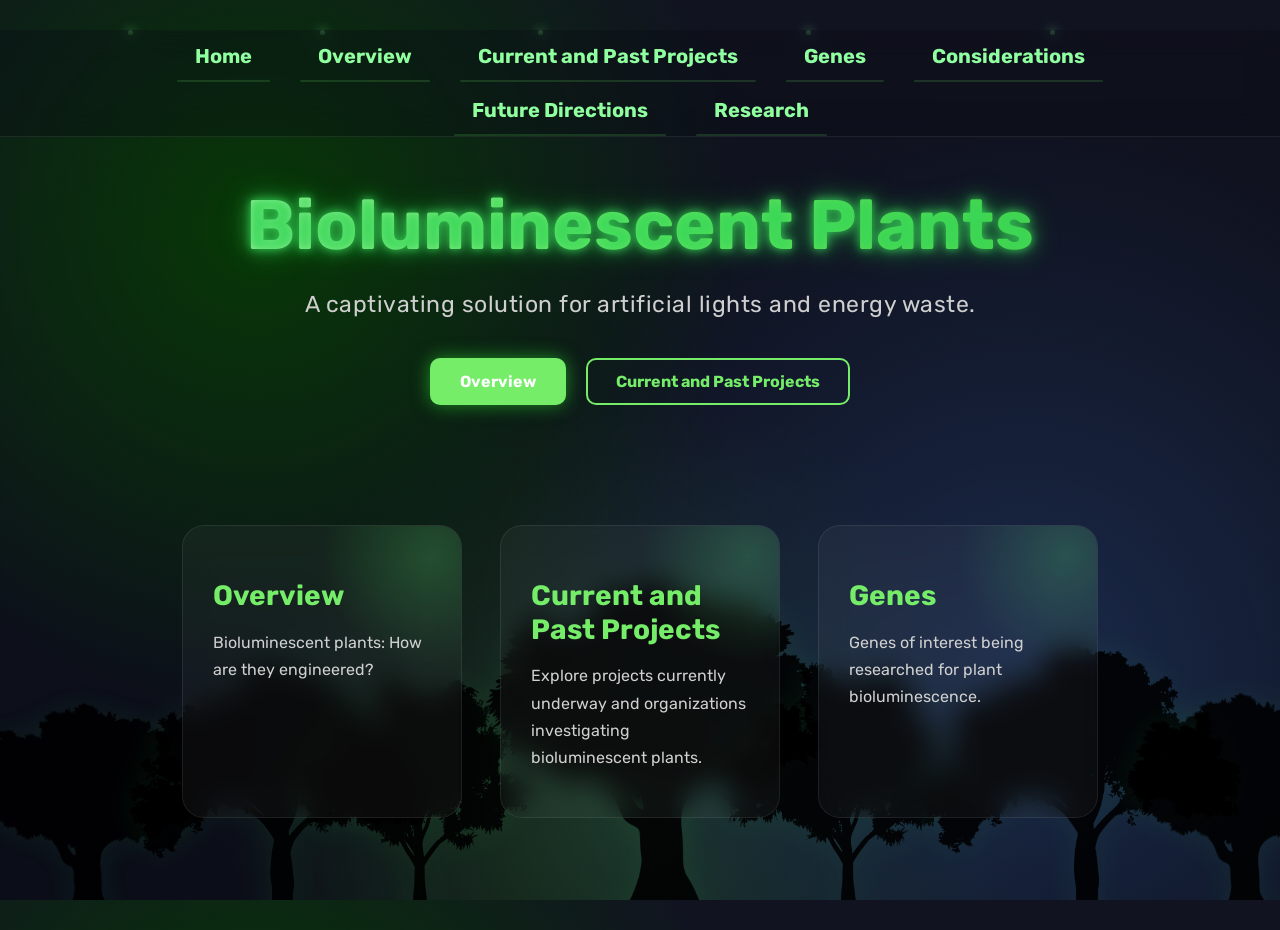
==== commit c2c265de: "Update index.html" ====
--- a/index.html
+++ b/index.html
@@ -26,63 +26,6 @@
       padding-top: 30px;
 
       position: relative;
-    }
-
-    /* NAVBAR */
-
-    nav {
-      margin-bottom: 45px;
-      position: relative;
-      z-index: 100;
-    }
-
-    nav ul {
-      list-style: none;
-      padding: 0;
-
-      display: flex;
-      justify-content: center;
-      gap: 30px;
-
-      flex-wrap: wrap;
-
-      border-bottom: 2px solid rgba(255,255,255,0.3);
-      padding-bottom: 10px;
-    }
-
-    nav li {
-      position: relative;
-      padding: 0 10px;
-    }
-
-    nav li::after {
-      content: '';
-
-      position: absolute;
-
-      bottom: -10px;
-      left: 0;
-
-      width: 100%;
-      height: 2px;
-
-      background: rgba(49, 204, 76, 0.6);
-
-      border-radius: 1px;
-      opacity: 0.6;
-    }
-
-    nav a {
-      color: #57c76a;
-      font-size: 20px;
-      text-decoration: none;
-      font-weight: bold;
-
-      transition: color 0.3s;
-    }
-
-    nav a:hover {
-      color: #39b54f;
     }
 
     /* DARK FOREST */
--- a/style.css
+++ b/style.css
@@ -17,16 +17,23 @@
   text-align: center;
 }
 
-/* ================= NAVIGATION ================= */
+/* ================= NAVIGATION (GLASS + NEON HYBRID) ================= */
 
 nav {
   margin-bottom: 45px;
-  padding-top: 10px;
+  padding-top: 0px;
+
+  /* GLASS LAYER */
+  background: rgba(10, 12, 20, 0.35);
+  backdrop-filter: blur(14px);
+  -webkit-backdrop-filter: blur(14px);
+
+  border-bottom: 1px solid rgba(255,255,255,0.08);
 }
 
 nav ul {
   list-style: none;
-  padding: 0;
+  padding: 14px 0;
 
   display: flex;
   justify-content: center;
@@ -34,12 +41,11 @@
 
   flex-wrap: wrap;
 
-  border-bottom: 2px solid rgba(255,255,255,0.18);
-
-  padding-bottom: 14px;
-
   width: 90%;
   margin: auto;
+
+  /* subtle glass depth */
+  border-radius: 14px;
 }
 
 nav li {
@@ -47,83 +53,67 @@
   padding: 0 8px;
 }
 
+/* soft background glow strip behind nav items */
 nav li::after {
   content: '';
 
   position: absolute;
-
   bottom: -14px;
   left: 0;
 
   width: 100%;
   height: 2px;
 
-  background: rgba(113,255,110,0.55);
-
+  background: rgba(113,255,110,0.25);
   border-radius: 2px;
 
-  opacity: 0.5;
-}
-
+  opacity: 0.6;
+}
+
+/* LINKS */
 nav a {
   position: relative;
 
-  color: #57c76a;
+  color: #8fffa0; /* slightly softer neon */
 
   font-size: 20px;
+  font-weight: bold;
 
   text-decoration: none;
 
-  font-weight: bold;
-
   transition: all 0.3s ease;
-}
-
+
+  padding: 6px 10px;
+  border-radius: 10px;
+}
+
+/* GLASS HOVER STATE */
 nav a:hover {
   color: #71ff6e;
 
+  background: rgba(113, 255, 110, 0.08);
+
   text-shadow:
-    0 0 8px rgba(113,255,110,0.7),
-    0 0 18px rgba(113,255,110,0.35);
-}
-
-/* glowing underline animation */
-
+    0 0 8px rgba(113,255,110,0.6),
+    0 0 16px rgba(113,255,110,0.3);
+}
+
+/* animated glow underline */
 nav a::after {
   content: "";
 
-  position: absolute;
-
-  left: 50%;
-  bottom: -6px;
-
-  width: 0%;
-  height: 2px;
-
-  background: #71ff6e;
-
-  box-shadow: 0 0 8px #71ff6e;
-
-  transition: all 0.3s ease;
-
-  transform: translateX(-50%);
-}
-
-nav a:hover::after {
-  width: 75%;
-}
-
-/* glowing hover underline */
-nav a::after {
-  content: "";
   position: absolute;
   left: 50%;
   bottom: -6px;
+
   width: 0%;
   height: 2px;
-  background: #71ff6e;
-  box-shadow: 0 0 6px #71ff6e;
+
+  background: #71ff6e;
+  box-shadow: 0 0 8px #71ff6e;
+
   transition: all 0.3s ease;
+
   transform: translateX(-50%);
 }
 
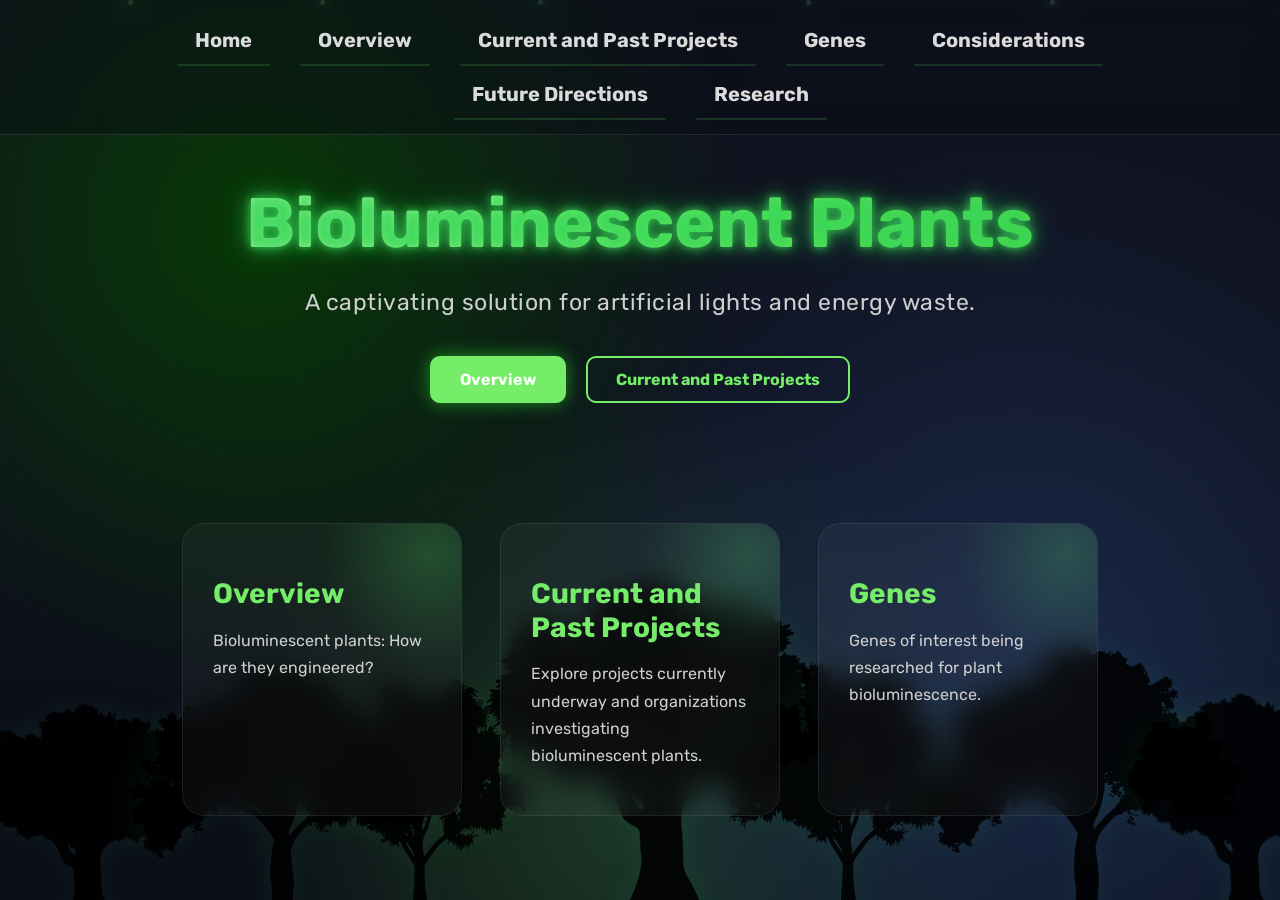
==== commit 23d5d509: "Update index.html" ====
--- a/index.html
+++ b/index.html
@@ -23,7 +23,7 @@
         linear-gradient(180deg, #111321 0%, #0b0d18 100%);
 
       min-height: 100vh;
-      padding-top: 30px;
+      padding-top: 0px;
 
       position: relative;
     }
--- a/style.css
+++ b/style.css
@@ -6,6 +6,7 @@
 html, body {
   height: 100%;
   margin: 0;
+  padding: 0;
 }
 
 body {
@@ -20,15 +21,16 @@
 /* ================= NAVIGATION (GLASS + NEON HYBRID) ================= */
 
 nav {
-  margin-bottom: 45px;
-  padding-top: 0px;
-
-  /* GLASS LAYER */
-  background: rgba(10, 12, 20, 0.35);
+  margin: 0;
+  padding: 14px 0;
+
+  width: 100%;
+
+  background: rgba(10, 12, 20, 0.45);
   backdrop-filter: blur(14px);
   -webkit-backdrop-filter: blur(14px);
 
-  border-bottom: 1px solid rgba(255,255,255,0.08);
+  border-bottom: 1px solid rgba(255,255,255,0.10);
 }
 
 nav ul {
@@ -74,7 +76,7 @@
 nav a {
   position: relative;
 
-  color: #8fffa0; /* slightly softer neon */
+  color: #dbdbdb; 
 
   font-size: 20px;
   font-weight: bold;
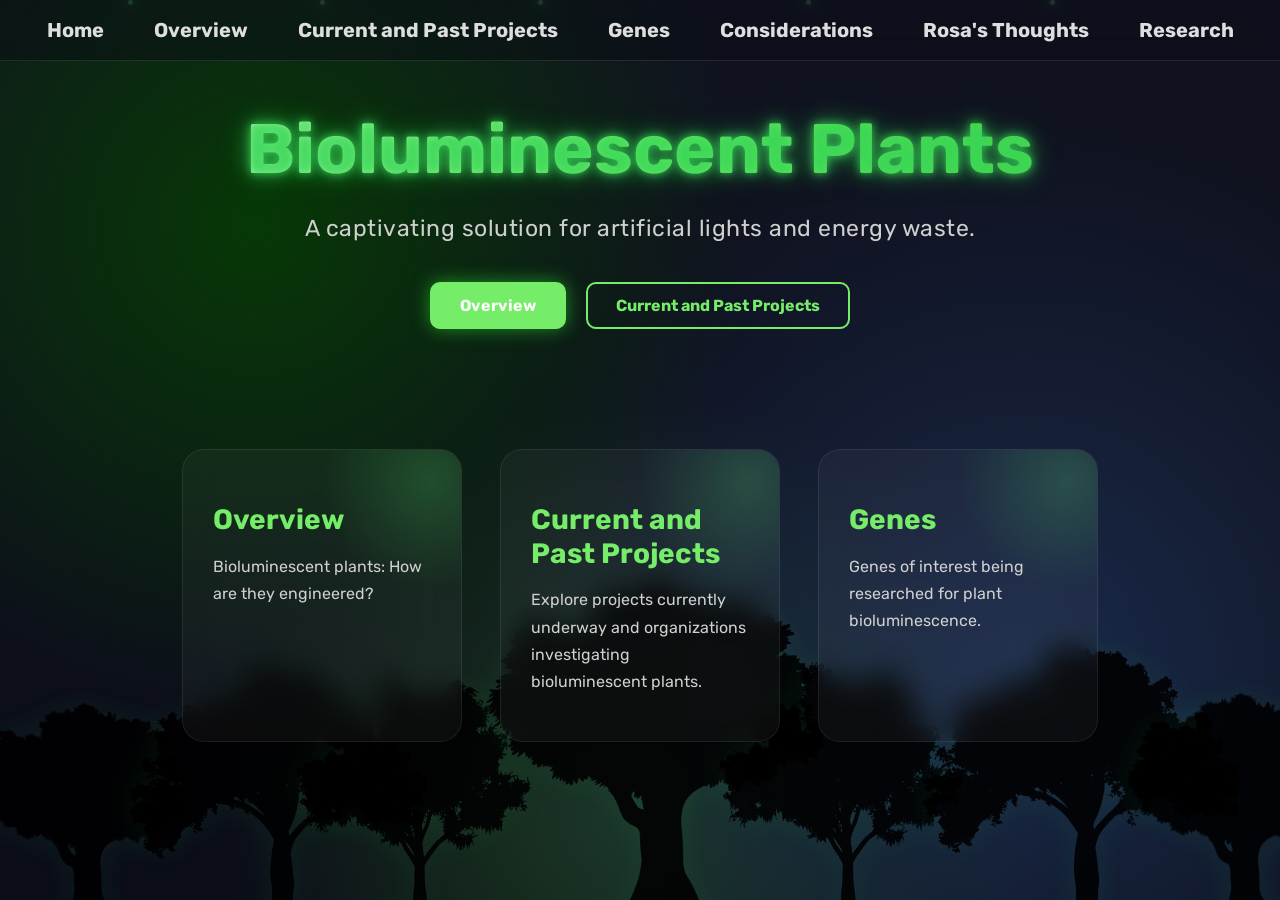
==== commit 8507dd88: "Update index.html" ====
--- a/index.html
+++ b/index.html
@@ -488,7 +488,7 @@
       <li><a href="projects.html">Current and Past Projects</a></li>
       <li><a href="genes.html">Genes</a></li>
       <li><a href="considerations.html">Considerations</a></li>
-      <li><a href="futuredirections.html">Future Directions</a></li>
+      <li><a href="rosasthoughts.html">Rosa's Thoughts</a></li>
       <li><a href="research.html">Research</a></li>
     </ul>
 
--- a/style.css
+++ b/style.css
@@ -18,11 +18,11 @@
   text-align: center;
 }
 
-/* ================= NAVIGATION (GLASS + NEON HYBRID) ================= */
+/* ================= NAVIGATION ================= */
 
 nav {
   margin: 0;
-  padding: 14px 0;
+  padding: 12px 0;
 
   width: 100%;
 
@@ -35,61 +35,45 @@
 
 nav ul {
   list-style: none;
-  padding: 14px 0;
+
+  margin: 0;
+  padding: 0 20px;
 
   display: flex;
   justify-content: center;
-  gap: 30px;
-
-  flex-wrap: wrap;
-
-  width: 90%;
-  margin: auto;
-
-  /* subtle glass depth */
-  border-radius: 14px;
+  align-items: center;
+
+  gap: 30px;          
+
+  flex-wrap: nowrap;  
+  white-space: nowrap;
 }
 
 nav li {
-  position: relative;
-  padding: 0 8px;
-}
-
-/* soft background glow strip behind nav items */
-nav li::after {
-  content: '';
-
-  position: absolute;
-  bottom: -14px;
-  left: 0;
-
-  width: 100%;
-  height: 2px;
-
-  background: rgba(113,255,110,0.25);
-  border-radius: 2px;
-
-  opacity: 0.6;
+  padding: 0;
+  margin: 0;
 }
 
 /* LINKS */
 nav a {
-  position: relative;
-
-  color: #dbdbdb; 
-
-  font-size: 20px;
+  color: #dedede;
+  text-decoration: none;
+
+  font-size: 20px;    
   font-weight: bold;
-
-  text-decoration: none;
-
-  transition: all 0.3s ease;
 
   padding: 6px 10px;
   border-radius: 10px;
-}
-
-/* GLASS HOVER STATE */
+
+  position: relative;
+  display: inline-block;
+
+  transition: all 0.3s ease;
+
+  white-space: nowrap;
+}
+
+/* hover */
 nav a:hover {
   color: #71ff6e;
 
@@ -100,27 +84,25 @@
     0 0 16px rgba(113,255,110,0.3);
 }
 
-/* animated glow underline */
+/* underline animation */
 nav a::after {
   content: "";
 
   position: absolute;
-  left: 50%;
-  bottom: -6px;
-
-  width: 0%;
+  left: 0;
+  bottom: -8px;
+
+  width: 100%;
   height: 2px;
 
+  background: transparent;
+  transition: all 0.25s ease;
+}
+
+/* ACTIVE HOVER STATE */
+nav a:hover::after {
   background: #71ff6e;
   box-shadow: 0 0 8px #71ff6e;
-
-  transition: all 0.3s ease;
-
-  transform: translateX(-50%);
-}
-
-nav a:hover::after {
-  width: 70%;
 }
 
 /* Hero Section */
